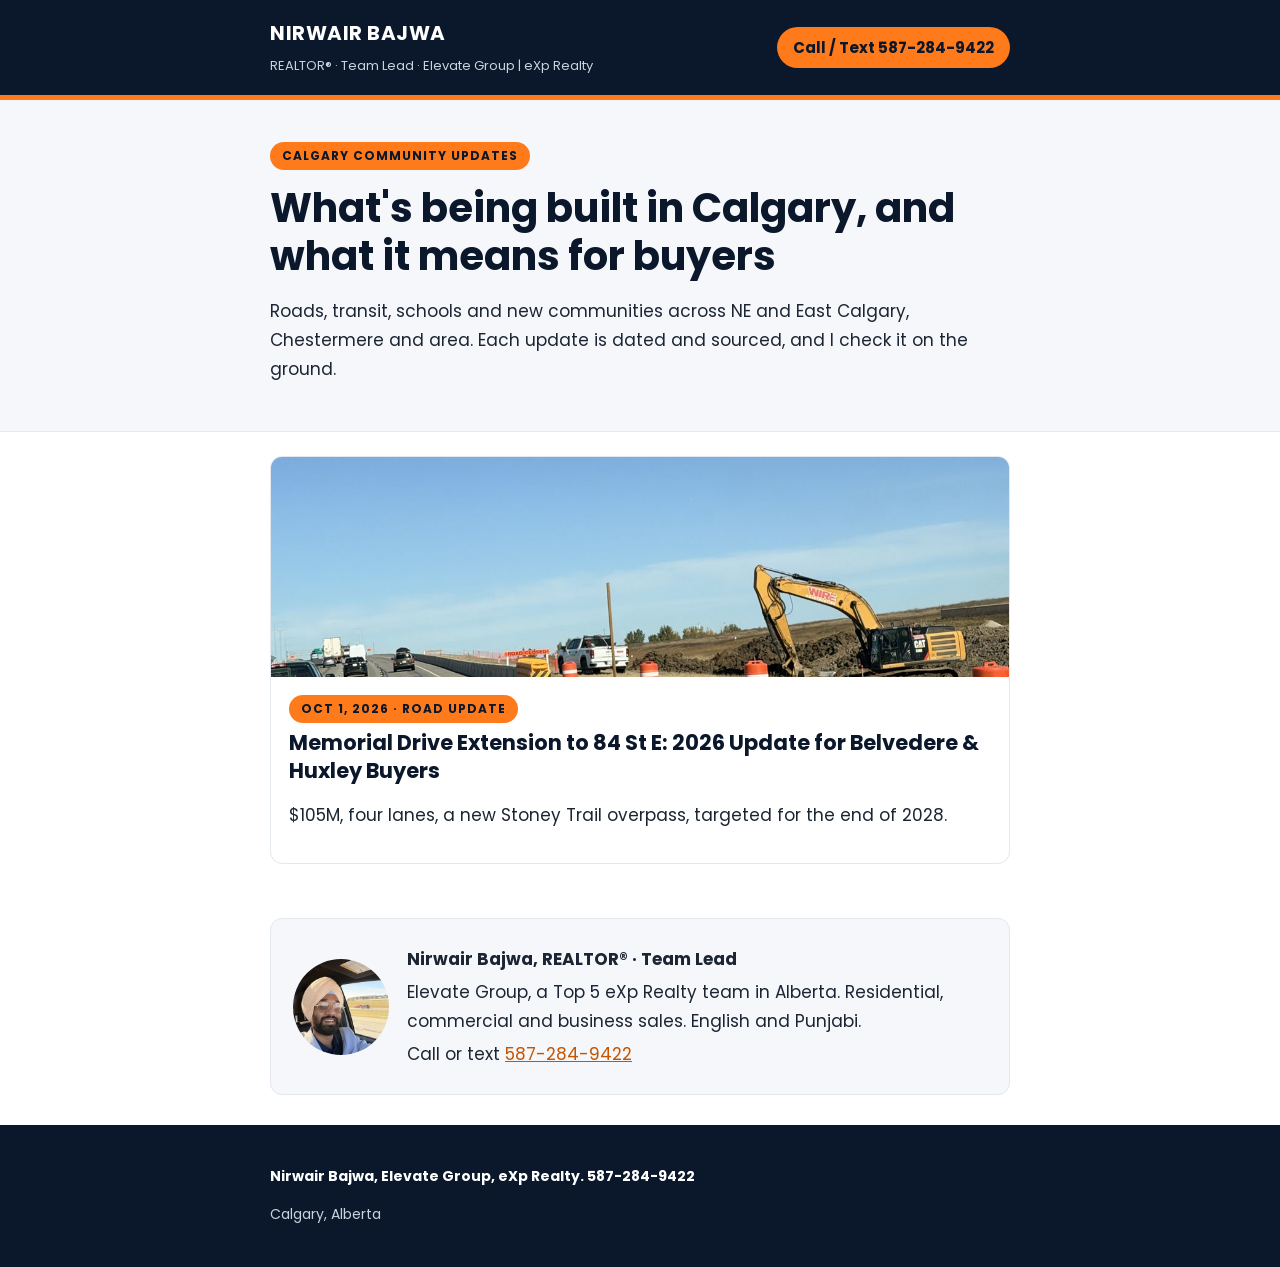
==== index.html @ ebdf1648 "Launch site with Memorial Drive extension article Co-Authored-By: Claude Opus 5.5 <noreply@anthropic" ====
<!doctype html>
<html lang="en">
<head>
<meta charset="utf-8">
<meta name="viewport" content="width=device-width, initial-scale=1">
<title>Nirwair Bajwa | Calgary Community &amp; Real Estate Updates | Elevate Group, eXp Realty</title>
<meta name="description" content="Dated, sourced updates on Calgary communities, roads and new developments, with a focus on NE and East Calgary, Chestermere and area. By Nirwair Bajwa, REALTOR®, Elevate Group | eXp Realty.">
<link rel="canonical" href="https://nirwairbajwa.github.io/">
<link rel="preconnect" href="https://fonts.googleapis.com"><link rel="stylesheet" href="https://fonts.googleapis.com/css2?family=Poppins:wght@400;500;700&display=swap">
<link rel="stylesheet" href="style.css">
<script type="application/ld+json">
{"@context":"https://schema.org","@type":"RealEstateAgent","name":"Nirwair Bajwa – Elevate Group | eXp Realty","telephone":"+1-587-284-9422","url":"https://nirwairbajwa.github.io/","image":"https://nirwairbajwa.github.io/img/nirwair-bajwa.jpg","areaServed":["Calgary","Chestermere","Okotoks","Alberta"],"address":{"@type":"PostalAddress","addressLocality":"Calgary","addressRegion":"AB","addressCountry":"CA"}}
</script>
</head>
<body>
<header class="site"><div class="wrap">
<a class="brand" href="./"><b>NIRWAIR BAJWA</b><span>REALTOR® · Team Lead · Elevate Group | eXp Realty</span></a>
<a class="callbtn" href="tel:+15872849422">Call / Text 587-284-9422</a>
</div></header>
<section class="hero"><div class="wrap">
<span class="tag">Calgary community updates</span>
<h1>What's being built in Calgary, and what it means for buyers</h1>
<p>Roads, transit, schools and new communities across NE and East Calgary, Chestermere and area. Each update is dated and sourced, and I check it on the ground.</p>
</div></section>
<div class="wrap">
<div class="cards">
<a class="card" href="memorial-drive-extension-2026/">
<img src="img/memorial-drive-construction-cones.jpg" alt="Memorial Drive extension construction, East Calgary">
<div><span class="tag">Oct 1, 2026 · Road update</span>
<h2>Memorial Drive Extension to 84 St E: 2026 Update for Belvedere &amp; Huxley Buyers</h2>
<p>$105M, four lanes, a new Stoney Trail overpass, targeted for the end of 2028.</p></div></a>
</div>
<div class="cta">
<img src="img/nirwair-bajwa.jpg" alt="Nirwair Bajwa, REALTOR®">
<div><p><b>Nirwair Bajwa, REALTOR® · Team Lead</b></p>
<p>Elevate Group, a Top 5 eXp Realty team in Alberta. Residential, commercial and business sales. English and Punjabi.</p>
<p>Call or text <a href="tel:+15872849422">587-284-9422</a></p></div></div>
</div>
<footer><div class="wrap"><p><b>Nirwair Bajwa, Elevate Group, eXp Realty. 587-284-9422</b></p><p>Calgary, Alberta</p></div></footer>
</body>
</html>
---- style.css ----
:root{--navy:#0b182b;--orange:#ff7a1a;--ink:#1c2533;--muted:#5b6676;--line:#e3e7ee;--bg:#fff;--soft:#f5f7fa}
*{box-sizing:border-box}
body{margin:0;font-family:"Poppins",system-ui,-apple-system,"Segoe UI",sans-serif;color:var(--ink);background:var(--bg);line-height:1.7;font-size:17px}
a{color:#c75500}
header.site{background:var(--navy);color:#fff;border-bottom:5px solid var(--orange)}
header.site .wrap{display:flex;justify-content:space-between;align-items:center;gap:12px;flex-wrap:wrap;padding:16px 20px}
header.site a{color:#fff;text-decoration:none}
.brand b{display:block;font-size:20px;letter-spacing:.5px}
.brand span{font-size:13px;color:#c9d3e0}
.callbtn{background:var(--orange);color:var(--navy)!important;font-weight:700;padding:8px 16px;border-radius:999px;font-size:15px}
.wrap{max-width:780px;margin:0 auto;padding:0 20px}
.hero{background:var(--soft);border-bottom:1px solid var(--line);padding:40px 0 30px}
.tag{display:inline-block;background:var(--orange);color:var(--navy);font-weight:700;font-size:12px;letter-spacing:1px;padding:4px 12px;border-radius:999px;text-transform:uppercase}
h1{font-size:clamp(28px,5vw,40px);line-height:1.2;margin:14px 0 10px;color:var(--navy)}
h2{font-size:24px;color:var(--navy);margin:36px 0 8px;line-height:1.3}
h3{font-size:19px;color:var(--navy);margin:22px 0 4px}
.meta{color:var(--muted);font-size:14px}
article{padding:10px 0 30px}
figure{margin:24px 0}
figure img{width:100%;border-radius:10px;display:block}
figcaption{font-size:13px;color:var(--muted);margin-top:6px}
.keybox{background:var(--navy);color:#fff;border-radius:12px;padding:20px 24px;margin:24px 0}
.keybox h2{color:#fff;margin-top:0;font-size:20px}
.keybox li{margin:4px 0}
table{width:100%;border-collapse:collapse;font-size:15px;margin:12px 0}
th,td{text-align:left;padding:10px;border-bottom:1px solid var(--line);vertical-align:top}
th{background:var(--soft);color:var(--navy)}
.status{font-weight:700;white-space:nowrap}
.done{color:#1f7a3a}.now{color:#c75500}.tbd{color:var(--muted)}
.faq h3{margin-top:18px}
.cta{background:var(--soft);border:1px solid var(--line);border-radius:12px;padding:22px;display:flex;gap:18px;align-items:center;margin:30px 0}
.cta img{width:96px;height:96px;object-fit:cover;border-radius:50%;flex-shrink:0}
.cta p{margin:4px 0}
.sources{font-size:14px;color:var(--muted)}
.cards{display:grid;gap:18px;padding:24px 0}
.card{border:1px solid var(--line);border-radius:12px;overflow:hidden;text-decoration:none;color:inherit;display:block}
.card img{width:100%;height:220px;object-fit:cover;display:block}
.card div{padding:16px 18px}
.card h2{margin:6px 0;font-size:21px}
footer{background:var(--navy);color:#c9d3e0;font-size:14px;padding:26px 0;margin-top:30px}
footer b{color:#fff}
@media (max-width:560px){.cta{flex-direction:column;text-align:center}}
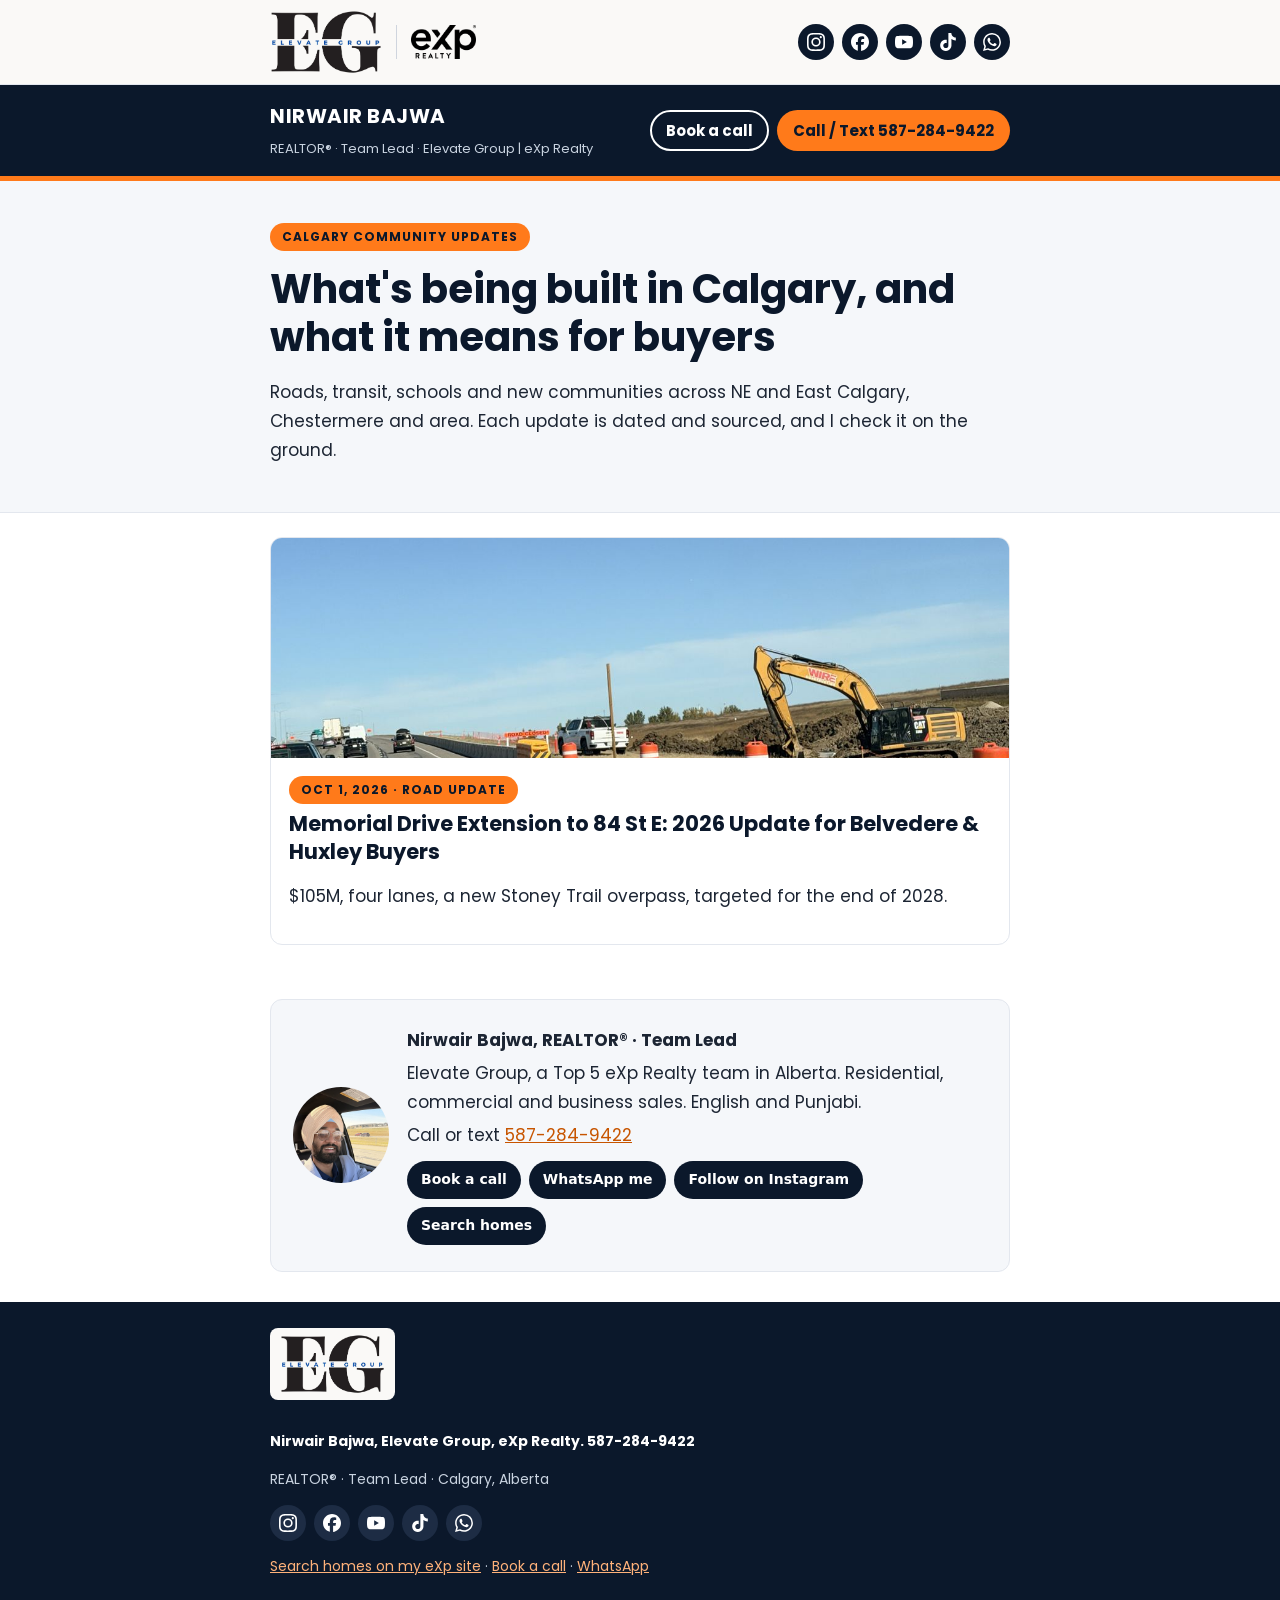
==== commit 4d4dbdb7: "Add Elevate Group and eXp logos, social links, booking and WhatsApp buttons Co-Authored-By: Claude O" ====
--- a/index.html
+++ b/index.html
@@ -5,18 +5,25 @@
 <meta name="viewport" content="width=device-width, initial-scale=1">
 <title>Nirwair Bajwa | Calgary Community &amp; Real Estate Updates | Elevate Group, eXp Realty</title>
 <meta name="description" content="Dated, sourced updates on Calgary communities, roads and new developments, with a focus on NE and East Calgary, Chestermere and area. By Nirwair Bajwa, REALTOR®, Elevate Group | eXp Realty.">
+<meta name="google-site-verification" content="Q7Vlf9vlXpYXndp8yN5lnVVH-4Iil-XeUpgGSaEfF3w" />
 <link rel="canonical" href="https://nirwairbajwa.github.io/">
 <link rel="preconnect" href="https://fonts.googleapis.com"><link rel="stylesheet" href="https://fonts.googleapis.com/css2?family=Poppins:wght@400;500;700&display=swap">
 <link rel="stylesheet" href="style.css">
 <script type="application/ld+json">
-{"@context":"https://schema.org","@type":"RealEstateAgent","name":"Nirwair Bajwa – Elevate Group | eXp Realty","telephone":"+1-587-284-9422","url":"https://nirwairbajwa.github.io/","image":"https://nirwairbajwa.github.io/img/nirwair-bajwa.jpg","areaServed":["Calgary","Chestermere","Okotoks","Alberta"],"address":{"@type":"PostalAddress","addressLocality":"Calgary","addressRegion":"AB","addressCountry":"CA"}}
+{"@context":"https://schema.org","@type":"RealEstateAgent","name":"Nirwair Bajwa – Elevate Group | eXp Realty","telephone":"+1-587-284-9422","sameAs":["https://www.instagram.com/nirwairbajwa/","https://www.facebook.com/nirwairbajwa","https://www.youtube.com/@nirwairbajwa","https://www.tiktok.com/@nirwairbajwa","https://nirwairsinghbajwa.exprealty.com/"],"url":"https://nirwairbajwa.github.io/","image":"https://nirwairbajwa.github.io/img/nirwair-bajwa.jpg","areaServed":["Calgary","Chestermere","Okotoks","Alberta"],"address":{"@type":"PostalAddress","addressLocality":"Calgary","addressRegion":"AB","addressCountry":"CA"}}
 </script>
 </head>
 <body>
-<header class="site"><div class="wrap">
-<a class="brand" href="./"><b>NIRWAIR BAJWA</b><span>REALTOR® · Team Lead · Elevate Group | eXp Realty</span></a>
-<a class="callbtn" href="tel:+15872849422">Call / Text 587-284-9422</a>
-</div></header>
+<header class="site">
+<div class="topbar"><div class="wrap">
+<a class="logos" href=""><img src="img/elevate-group-logo.png" alt="Elevate Group" class="eg"><span class="sep"></span><img src="img/exp-realty-logo.png" alt="eXp Realty" class="exp"></a>
+<nav class="social" aria-label="Social media"><a href="https://www.instagram.com/nirwairbajwa/" target="_blank" rel="noopener" aria-label="Instagram" title="Instagram"><svg viewBox="0 0 24 24" aria-hidden="true"><path d="M7.0301.084c-1.2768.0602-2.1487.264-2.911.5634-.7888.3075-1.4575.72-2.1228 1.3877-.6652.6677-1.075 1.3368-1.3802 2.127-.2954.7638-.4956 1.6365-.552 2.914-.0564 1.2775-.0689 1.6882-.0626 4.947.0062 3.2586.0206 3.6671.0825 4.9473.061 1.2765.264 2.1482.5635 2.9107.308.7889.72 1.4573 1.388 2.1228.6679.6655 1.3365 1.0743 2.1285 1.38.7632.295 1.6361.4961 2.9134.552 1.2773.056 1.6884.069 4.9462.0627 3.2578-.0062 3.668-.0207 4.9478-.0814 1.28-.0607 2.147-.2652 2.9098-.5633.7889-.3086 1.4578-.72 2.1228-1.3881.665-.6682 1.0745-1.3378 1.3795-2.1284.2957-.7632.4966-1.636.552-2.9124.056-1.2809.0692-1.6898.063-4.948-.0063-3.2583-.021-3.6668-.0817-4.9465-.0607-1.2797-.264-2.1487-.5633-2.9117-.3084-.7889-.72-1.4568-1.3876-2.1228C21.2982 1.33 20.628.9208 19.8378.6165 19.074.321 18.2017.1197 16.9244.0645 15.6471.0093 15.236-.005 11.977.0014 8.718.0076 8.31.0215 7.0301.0839m.1402 21.6932c-1.17-.0509-1.8053-.2453-2.2287-.408-.5606-.216-.96-.4771-1.3819-.895-.422-.4178-.6811-.8186-.9-1.378-.1644-.4234-.3624-1.058-.4171-2.228-.0595-1.2645-.072-1.6442-.079-4.848-.007-3.2037.0053-3.583.0607-4.848.05-1.169.2456-1.805.408-2.2282.216-.5613.4762-.96.895-1.3816.4188-.4217.8184-.6814 1.3783-.9003.423-.1651 1.0575-.3614 2.227-.4171 1.2655-.06 1.6447-.072 4.848-.079 3.2033-.007 3.5835.005 4.8495.0608 1.169.0508 1.8053.2445 2.228.408.5608.216.96.4754 1.3816.895.4217.4194.6816.8176.9005 1.3787.1653.4217.3617 1.056.4169 2.2263.0602 1.2655.0739 1.645.0796 4.848.0058 3.203-.0055 3.5834-.061 4.848-.051 1.17-.245 1.8055-.408 2.2294-.216.5604-.4763.96-.8954 1.3814-.419.4215-.8181.6811-1.3783.9-.4224.1649-1.0577.3617-2.2262.4174-1.2656.0595-1.6448.072-4.8493.079-3.2045.007-3.5825-.006-4.848-.0608M16.953 5.5864A1.44 1.44 0 1 0 18.39 4.144a1.44 1.44 0 0 0-1.437 1.4424M5.8385 12.012c.0067 3.4032 2.7706 6.1557 6.173 6.1493 3.4026-.0065 6.157-2.7701 6.1506-6.1733-.0065-3.4032-2.771-6.1565-6.174-6.1498-3.403.0067-6.156 2.771-6.1496 6.1738M8 12.0077a4 4 0 1 1 4.008 3.9921A3.9996 3.9996 0 0 1 8 12.0077"/></svg></a><a href="https://www.facebook.com/nirwairbajwa" target="_blank" rel="noopener" aria-label="Facebook" title="Facebook"><svg viewBox="0 0 24 24" aria-hidden="true"><path d="M9.101 23.691v-7.98H6.627v-3.667h2.474v-1.58c0-4.085 1.848-5.978 5.858-5.978.401 0 .955.042 1.468.103a8.68 8.68 0 0 1 1.141.195v3.325a8.623 8.623 0 0 0-.653-.036 26.805 26.805 0 0 0-.733-.009c-.707 0-1.259.096-1.675.309a1.686 1.686 0 0 0-.679.622c-.258.42-.374.995-.374 1.752v1.297h3.919l-.386 2.103-.287 1.564h-3.246v8.245C19.396 23.238 24 18.179 24 12.044c0-6.627-5.373-12-12-12s-12 5.373-12 12c0 5.628 3.874 10.35 9.101 11.647Z"/></svg></a><a href="https://www.youtube.com/@nirwairbajwa" target="_blank" rel="noopener" aria-label="YouTube" title="YouTube"><svg viewBox="0 0 24 24" aria-hidden="true"><path d="M23.498 6.186a3.016 3.016 0 0 0-2.122-2.136C19.505 3.545 12 3.545 12 3.545s-7.505 0-9.377.505A3.017 3.017 0 0 0 .502 6.186C0 8.07 0 12 0 12s0 3.93.502 5.814a3.016 3.016 0 0 0 2.122 2.136c1.871.505 9.376.505 9.376.505s7.505 0 9.377-.505a3.015 3.015 0 0 0 2.122-2.136C24 15.93 24 12 24 12s0-3.93-.502-5.814zM9.545 15.568V8.432L15.818 12l-6.273 3.568z"/></svg></a><a href="https://www.tiktok.com/@nirwairbajwa" target="_blank" rel="noopener" aria-label="TikTok" title="TikTok"><svg viewBox="0 0 24 24" aria-hidden="true"><path d="M12.525.02c1.31-.02 2.61-.01 3.91-.02.08 1.53.63 3.09 1.75 4.17 1.12 1.11 2.7 1.62 4.24 1.79v4.03c-1.44-.05-2.89-.35-4.2-.97-.57-.26-1.1-.59-1.62-.93-.01 2.92.01 5.84-.02 8.75-.08 1.4-.54 2.79-1.35 3.94-1.31 1.92-3.58 3.17-5.91 3.21-1.43.08-2.86-.31-4.08-1.03-2.02-1.19-3.44-3.37-3.65-5.71-.02-.5-.03-1-.01-1.49.18-1.9 1.12-3.72 2.58-4.96 1.66-1.44 3.98-2.13 6.15-1.72.02 1.48-.04 2.96-.04 4.44-.99-.32-2.15-.23-3.02.37-.63.41-1.11 1.04-1.36 1.75-.21.51-.15 1.07-.14 1.61.24 1.64 1.82 3.02 3.5 2.87 1.12-.01 2.19-.66 2.77-1.61.19-.33.4-.67.41-1.06.1-1.79.06-3.57.07-5.36.01-4.03-.01-8.05.02-12.07z"/></svg></a><a href="https://wa.me/15872849422" target="_blank" rel="noopener" aria-label="WhatsApp" title="WhatsApp"><svg viewBox="0 0 24 24" aria-hidden="true"><path d="M17.472 14.382c-.297-.149-1.758-.867-2.03-.967-.273-.099-.471-.148-.67.15-.197.297-.767.966-.94 1.164-.173.199-.347.223-.644.075-.297-.15-1.255-.463-2.39-1.475-.883-.788-1.48-1.761-1.653-2.059-.173-.297-.018-.458.13-.606.134-.133.298-.347.446-.52.149-.174.198-.298.298-.497.099-.198.05-.371-.025-.52-.075-.149-.669-1.612-.916-2.207-.242-.579-.487-.5-.669-.51-.173-.008-.371-.01-.57-.01-.198 0-.52.074-.792.372-.272.297-1.04 1.016-1.04 2.479 0 1.462 1.065 2.875 1.213 3.074.149.198 2.096 3.2 5.077 4.487.709.306 1.262.489 1.694.625.712.227 1.36.195 1.871.118.571-.085 1.758-.719 2.006-1.413.248-.694.248-1.289.173-1.413-.074-.124-.272-.198-.57-.347m-5.421 7.403h-.004a9.87 9.87 0 01-5.031-1.378l-.361-.214-3.741.982.998-3.648-.235-.374a9.86 9.86 0 01-1.51-5.26c.001-5.45 4.436-9.884 9.888-9.884 2.64 0 5.122 1.03 6.988 2.898a9.825 9.825 0 012.893 6.994c-.003 5.45-4.437 9.884-9.885 9.884m8.413-18.297A11.815 11.815 0 0012.05 0C5.495 0 .16 5.335.157 11.892c0 2.096.547 4.142 1.588 5.945L.057 24l6.305-1.654a11.882 11.882 0 005.683 1.448h.005c6.554 0 11.89-5.335 11.893-11.893a11.821 11.821 0 00-3.48-8.413Z"/></svg></a></nav>
+</div></div>
+<div class="navbar"><div class="wrap">
+<a class="brand" href=""><b>NIRWAIR BAJWA</b><span>REALTOR® · Team Lead · Elevate Group | eXp Realty</span></a>
+<div class="actions"><a class="ghostbtn" href="https://calendly.com/nirwairbajwa" target="_blank" rel="noopener">Book a call</a><a class="callbtn" href="tel:+15872849422">Call / Text 587-284-9422</a></div>
+</div></div>
+</header>
 <section class="hero"><div class="wrap">
 <span class="tag">Calgary community updates</span>
 <h1>What's being built in Calgary, and what it means for buyers</h1>
@@ -34,8 +41,14 @@
 <img src="img/nirwair-bajwa.jpg" alt="Nirwair Bajwa, REALTOR®">
 <div><p><b>Nirwair Bajwa, REALTOR® · Team Lead</b></p>
 <p>Elevate Group, a Top 5 eXp Realty team in Alberta. Residential, commercial and business sales. English and Punjabi.</p>
-<p>Call or text <a href="tel:+15872849422">587-284-9422</a></p></div></div>
+<p>Call or text <a href="tel:+15872849422">587-284-9422</a></p><p class="followrow"><a class="pill" href="https://calendly.com/nirwairbajwa" target="_blank" rel="noopener">Book a call</a><a class="pill" href="https://wa.me/15872849422" target="_blank" rel="noopener">WhatsApp me</a><a class="pill" href="https://www.instagram.com/nirwairbajwa/" target="_blank" rel="noopener">Follow on Instagram</a><a class="pill" href="https://nirwairsinghbajwa.exprealty.com/" target="_blank" rel="noopener">Search homes</a></p></div></div>
 </div>
-<footer><div class="wrap"><p><b>Nirwair Bajwa, Elevate Group, eXp Realty. 587-284-9422</b></p><p>Calgary, Alberta</p></div></footer>
+<footer><div class="wrap">
+<img src="img/elevate-group-logo.png" alt="Elevate Group" class="footlogo">
+<p><b>Nirwair Bajwa, Elevate Group, eXp Realty. 587-284-9422</b></p>
+<p>REALTOR® · Team Lead · Calgary, Alberta</p>
+<nav class="social foot" aria-label="Social media"><a href="https://www.instagram.com/nirwairbajwa/" target="_blank" rel="noopener" aria-label="Instagram" title="Instagram"><svg viewBox="0 0 24 24" aria-hidden="true"><path d="M7.0301.084c-1.2768.0602-2.1487.264-2.911.5634-.7888.3075-1.4575.72-2.1228 1.3877-.6652.6677-1.075 1.3368-1.3802 2.127-.2954.7638-.4956 1.6365-.552 2.914-.0564 1.2775-.0689 1.6882-.0626 4.947.0062 3.2586.0206 3.6671.0825 4.9473.061 1.2765.264 2.1482.5635 2.9107.308.7889.72 1.4573 1.388 2.1228.6679.6655 1.3365 1.0743 2.1285 1.38.7632.295 1.6361.4961 2.9134.552 1.2773.056 1.6884.069 4.9462.0627 3.2578-.0062 3.668-.0207 4.9478-.0814 1.28-.0607 2.147-.2652 2.9098-.5633.7889-.3086 1.4578-.72 2.1228-1.3881.665-.6682 1.0745-1.3378 1.3795-2.1284.2957-.7632.4966-1.636.552-2.9124.056-1.2809.0692-1.6898.063-4.948-.0063-3.2583-.021-3.6668-.0817-4.9465-.0607-1.2797-.264-2.1487-.5633-2.9117-.3084-.7889-.72-1.4568-1.3876-2.1228C21.2982 1.33 20.628.9208 19.8378.6165 19.074.321 18.2017.1197 16.9244.0645 15.6471.0093 15.236-.005 11.977.0014 8.718.0076 8.31.0215 7.0301.0839m.1402 21.6932c-1.17-.0509-1.8053-.2453-2.2287-.408-.5606-.216-.96-.4771-1.3819-.895-.422-.4178-.6811-.8186-.9-1.378-.1644-.4234-.3624-1.058-.4171-2.228-.0595-1.2645-.072-1.6442-.079-4.848-.007-3.2037.0053-3.583.0607-4.848.05-1.169.2456-1.805.408-2.2282.216-.5613.4762-.96.895-1.3816.4188-.4217.8184-.6814 1.3783-.9003.423-.1651 1.0575-.3614 2.227-.4171 1.2655-.06 1.6447-.072 4.848-.079 3.2033-.007 3.5835.005 4.8495.0608 1.169.0508 1.8053.2445 2.228.408.5608.216.96.4754 1.3816.895.4217.4194.6816.8176.9005 1.3787.1653.4217.3617 1.056.4169 2.2263.0602 1.2655.0739 1.645.0796 4.848.0058 3.203-.0055 3.5834-.061 4.848-.051 1.17-.245 1.8055-.408 2.2294-.216.5604-.4763.96-.8954 1.3814-.419.4215-.8181.6811-1.3783.9-.4224.1649-1.0577.3617-2.2262.4174-1.2656.0595-1.6448.072-4.8493.079-3.2045.007-3.5825-.006-4.848-.0608M16.953 5.5864A1.44 1.44 0 1 0 18.39 4.144a1.44 1.44 0 0 0-1.437 1.4424M5.8385 12.012c.0067 3.4032 2.7706 6.1557 6.173 6.1493 3.4026-.0065 6.157-2.7701 6.1506-6.1733-.0065-3.4032-2.771-6.1565-6.174-6.1498-3.403.0067-6.156 2.771-6.1496 6.1738M8 12.0077a4 4 0 1 1 4.008 3.9921A3.9996 3.9996 0 0 1 8 12.0077"/></svg></a><a href="https://www.facebook.com/nirwairbajwa" target="_blank" rel="noopener" aria-label="Facebook" title="Facebook"><svg viewBox="0 0 24 24" aria-hidden="true"><path d="M9.101 23.691v-7.98H6.627v-3.667h2.474v-1.58c0-4.085 1.848-5.978 5.858-5.978.401 0 .955.042 1.468.103a8.68 8.68 0 0 1 1.141.195v3.325a8.623 8.623 0 0 0-.653-.036 26.805 26.805 0 0 0-.733-.009c-.707 0-1.259.096-1.675.309a1.686 1.686 0 0 0-.679.622c-.258.42-.374.995-.374 1.752v1.297h3.919l-.386 2.103-.287 1.564h-3.246v8.245C19.396 23.238 24 18.179 24 12.044c0-6.627-5.373-12-12-12s-12 5.373-12 12c0 5.628 3.874 10.35 9.101 11.647Z"/></svg></a><a href="https://www.youtube.com/@nirwairbajwa" target="_blank" rel="noopener" aria-label="YouTube" title="YouTube"><svg viewBox="0 0 24 24" aria-hidden="true"><path d="M23.498 6.186a3.016 3.016 0 0 0-2.122-2.136C19.505 3.545 12 3.545 12 3.545s-7.505 0-9.377.505A3.017 3.017 0 0 0 .502 6.186C0 8.07 0 12 0 12s0 3.93.502 5.814a3.016 3.016 0 0 0 2.122 2.136c1.871.505 9.376.505 9.376.505s7.505 0 9.377-.505a3.015 3.015 0 0 0 2.122-2.136C24 15.93 24 12 24 12s0-3.93-.502-5.814zM9.545 15.568V8.432L15.818 12l-6.273 3.568z"/></svg></a><a href="https://www.tiktok.com/@nirwairbajwa" target="_blank" rel="noopener" aria-label="TikTok" title="TikTok"><svg viewBox="0 0 24 24" aria-hidden="true"><path d="M12.525.02c1.31-.02 2.61-.01 3.91-.02.08 1.53.63 3.09 1.75 4.17 1.12 1.11 2.7 1.62 4.24 1.79v4.03c-1.44-.05-2.89-.35-4.2-.97-.57-.26-1.1-.59-1.62-.93-.01 2.92.01 5.84-.02 8.75-.08 1.4-.54 2.79-1.35 3.94-1.31 1.92-3.58 3.17-5.91 3.21-1.43.08-2.86-.31-4.08-1.03-2.02-1.19-3.44-3.37-3.65-5.71-.02-.5-.03-1-.01-1.49.18-1.9 1.12-3.72 2.58-4.96 1.66-1.44 3.98-2.13 6.15-1.72.02 1.48-.04 2.96-.04 4.44-.99-.32-2.15-.23-3.02.37-.63.41-1.11 1.04-1.36 1.75-.21.51-.15 1.07-.14 1.61.24 1.64 1.82 3.02 3.5 2.87 1.12-.01 2.19-.66 2.77-1.61.19-.33.4-.67.41-1.06.1-1.79.06-3.57.07-5.36.01-4.03-.01-8.05.02-12.07z"/></svg></a><a href="https://wa.me/15872849422" target="_blank" rel="noopener" aria-label="WhatsApp" title="WhatsApp"><svg viewBox="0 0 24 24" aria-hidden="true"><path d="M17.472 14.382c-.297-.149-1.758-.867-2.03-.967-.273-.099-.471-.148-.67.15-.197.297-.767.966-.94 1.164-.173.199-.347.223-.644.075-.297-.15-1.255-.463-2.39-1.475-.883-.788-1.48-1.761-1.653-2.059-.173-.297-.018-.458.13-.606.134-.133.298-.347.446-.52.149-.174.198-.298.298-.497.099-.198.05-.371-.025-.52-.075-.149-.669-1.612-.916-2.207-.242-.579-.487-.5-.669-.51-.173-.008-.371-.01-.57-.01-.198 0-.52.074-.792.372-.272.297-1.04 1.016-1.04 2.479 0 1.462 1.065 2.875 1.213 3.074.149.198 2.096 3.2 5.077 4.487.709.306 1.262.489 1.694.625.712.227 1.36.195 1.871.118.571-.085 1.758-.719 2.006-1.413.248-.694.248-1.289.173-1.413-.074-.124-.272-.198-.57-.347m-5.421 7.403h-.004a9.87 9.87 0 01-5.031-1.378l-.361-.214-3.741.982.998-3.648-.235-.374a9.86 9.86 0 01-1.51-5.26c.001-5.45 4.436-9.884 9.888-9.884 2.64 0 5.122 1.03 6.988 2.898a9.825 9.825 0 012.893 6.994c-.003 5.45-4.437 9.884-9.885 9.884m8.413-18.297A11.815 11.815 0 0012.05 0C5.495 0 .16 5.335.157 11.892c0 2.096.547 4.142 1.588 5.945L.057 24l6.305-1.654a11.882 11.882 0 005.683 1.448h.005c6.554 0 11.89-5.335 11.893-11.893a11.821 11.821 0 00-3.48-8.413Z"/></svg></a></nav>
+<p class="footlinks"><a href="https://nirwairsinghbajwa.exprealty.com/" target="_blank" rel="noopener">Search homes on my eXp site</a> · <a href="https://calendly.com/nirwairbajwa" target="_blank" rel="noopener">Book a call</a> · <a href="https://wa.me/15872849422" target="_blank" rel="noopener">WhatsApp</a></p>
+</div></footer>
 </body>
 </html>
--- a/style.css
+++ b/style.css
@@ -2,13 +2,36 @@
 *{box-sizing:border-box}
 body{margin:0;font-family:"Poppins",system-ui,-apple-system,"Segoe UI",sans-serif;color:var(--ink);background:var(--bg);line-height:1.7;font-size:17px}
 a{color:#c75500}
-header.site{background:var(--navy);color:#fff;border-bottom:5px solid var(--orange)}
-header.site .wrap{display:flex;justify-content:space-between;align-items:center;gap:12px;flex-wrap:wrap;padding:16px 20px}
-header.site a{color:#fff;text-decoration:none}
+header.site{color:#fff}
+.topbar{background:#faf9f7;border-bottom:1px solid var(--line)}
+.topbar .wrap,.navbar .wrap{display:flex;justify-content:space-between;align-items:center;gap:12px;flex-wrap:wrap}
+.topbar .wrap{padding:10px 20px}
+.logos{display:flex;align-items:center;gap:14px}
+.logos .eg{height:64px;width:auto}
+.logos .exp{height:34px;width:auto}
+.logos .sep{width:1px;height:34px;background:#cfd5de}
+.social{display:flex;gap:8px}
+.social a{width:36px;height:36px;border-radius:50%;background:var(--navy);display:grid;place-items:center;transition:background .15s}
+.social a:hover{background:var(--orange)}
+.social svg{width:18px;height:18px;fill:#fff}
+.social.foot{margin:14px 0}
+.social.foot a{background:#1d2c44}
+.navbar{background:var(--navy);border-bottom:5px solid var(--orange)}
+.navbar .wrap{padding:14px 20px}
+header.site a.brand,header.site .navbar a{color:#fff;text-decoration:none}
 .brand b{display:block;font-size:20px;letter-spacing:.5px}
 .brand span{font-size:13px;color:#c9d3e0}
+.actions{display:flex;gap:8px;flex-wrap:wrap}
 .callbtn{background:var(--orange);color:var(--navy)!important;font-weight:700;padding:8px 16px;border-radius:999px;font-size:15px}
+.ghostbtn{border:2px solid #fff;font-weight:700;padding:6px 14px;border-radius:999px;font-size:15px}
+.followrow{display:flex;flex-wrap:wrap;gap:8px;margin-top:12px!important}
+.pill{background:var(--navy);color:#fff!important;text-decoration:none;font-size:14px;font-weight:600;padding:7px 14px;border-radius:999px}
+.pill:hover{background:var(--orange);color:var(--navy)!important}
+.footlogo{height:72px;width:auto;background:#faf9f7;padding:6px 10px;border-radius:8px;margin-bottom:8px}
+.footlinks a{color:#ffb27a}
 .wrap{max-width:780px;margin:0 auto;padding:0 20px}
+.topbar .wrap{padding:10px 20px}
+.navbar .wrap{padding:14px 20px}
 .hero{background:var(--soft);border-bottom:1px solid var(--line);padding:40px 0 30px}
 .tag{display:inline-block;background:var(--orange);color:var(--navy);font-weight:700;font-size:12px;letter-spacing:1px;padding:4px 12px;border-radius:999px;text-transform:uppercase}
 h1{font-size:clamp(28px,5vw,40px);line-height:1.2;margin:14px 0 10px;color:var(--navy)}
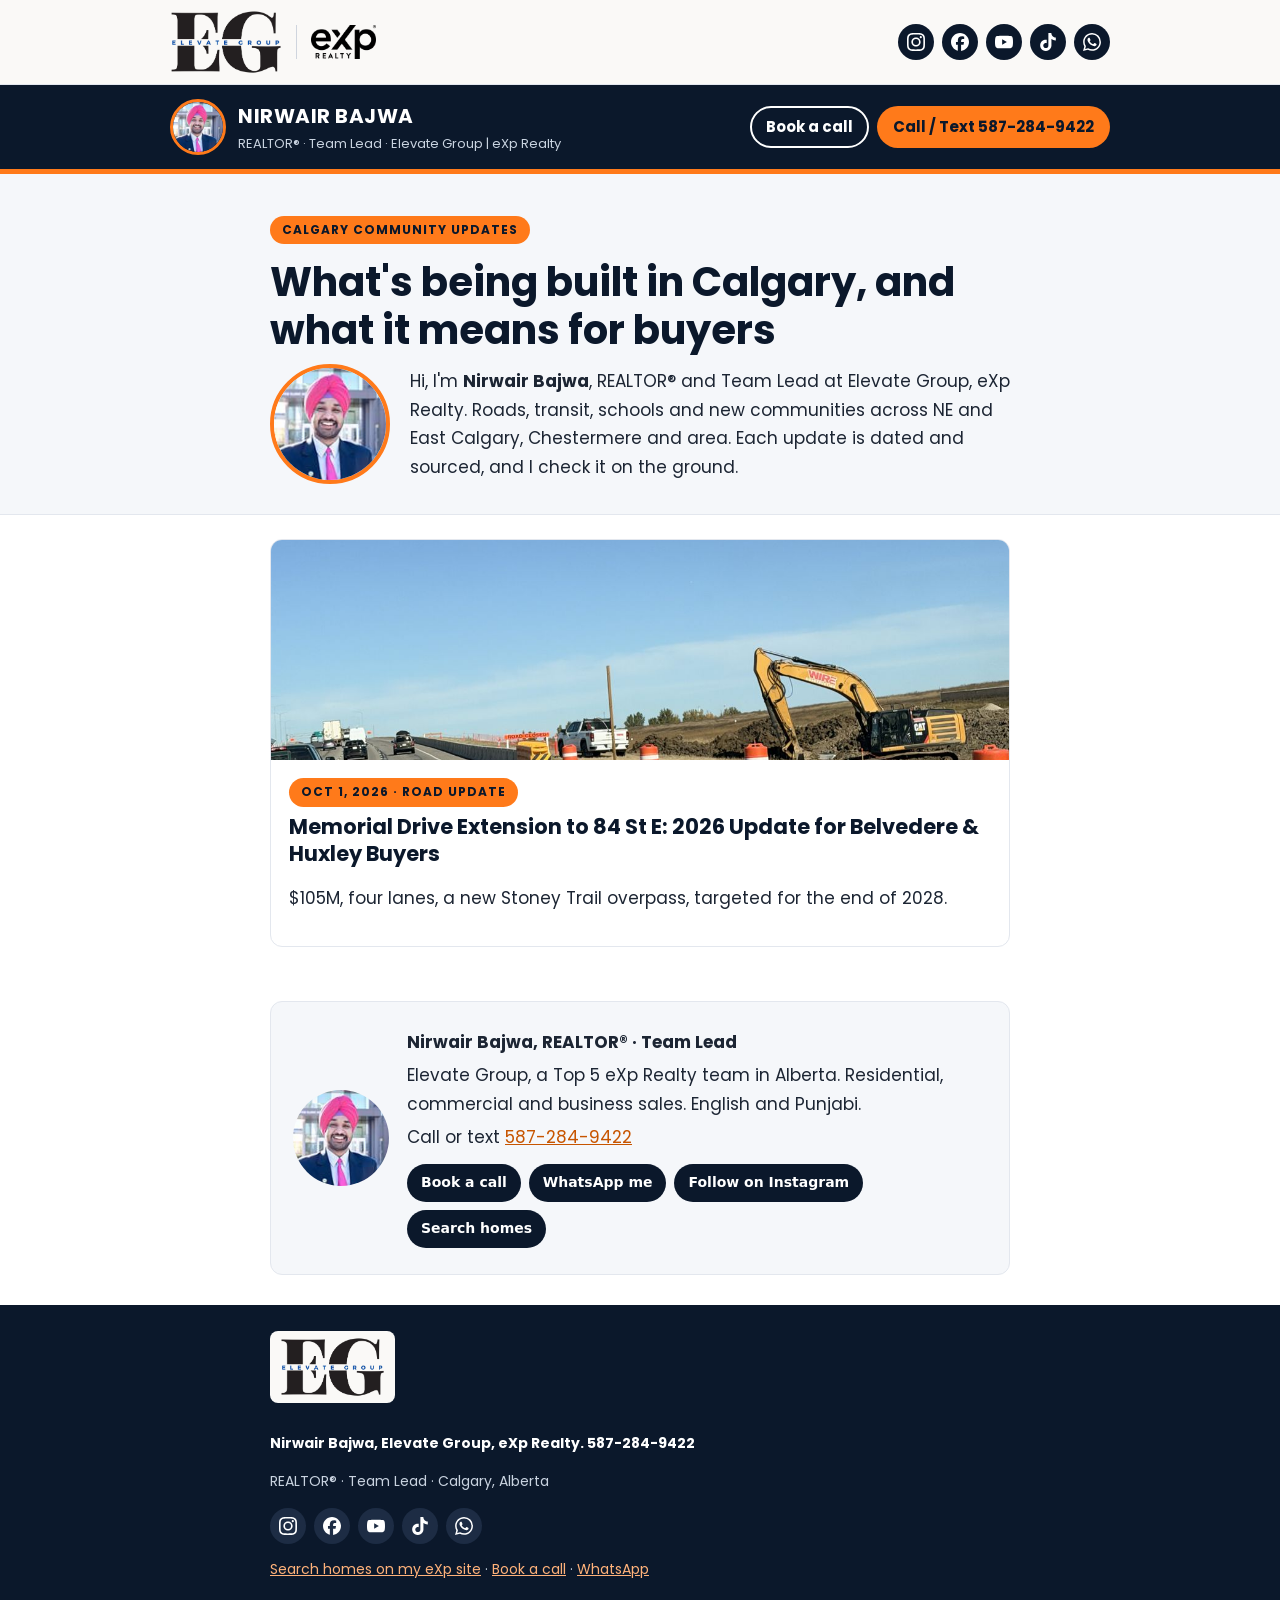
==== commit 1a3a90ab: "Add Nirwair's headshot to header, homepage intro, byline and contact box Co-Authored-By: Claude Opus" ====
--- a/index.html
+++ b/index.html
@@ -10,7 +10,7 @@
 <link rel="preconnect" href="https://fonts.googleapis.com"><link rel="stylesheet" href="https://fonts.googleapis.com/css2?family=Poppins:wght@400;500;700&display=swap">
 <link rel="stylesheet" href="style.css">
 <script type="application/ld+json">
-{"@context":"https://schema.org","@type":"RealEstateAgent","name":"Nirwair Bajwa – Elevate Group | eXp Realty","telephone":"+1-587-284-9422","sameAs":["https://www.instagram.com/nirwairbajwa/","https://www.facebook.com/nirwairbajwa","https://www.youtube.com/@nirwairbajwa","https://www.tiktok.com/@nirwairbajwa","https://nirwairsinghbajwa.exprealty.com/"],"url":"https://nirwairbajwa.github.io/","image":"https://nirwairbajwa.github.io/img/nirwair-bajwa.jpg","areaServed":["Calgary","Chestermere","Okotoks","Alberta"],"address":{"@type":"PostalAddress","addressLocality":"Calgary","addressRegion":"AB","addressCountry":"CA"}}
+{"@context":"https://schema.org","@type":"RealEstateAgent","name":"Nirwair Bajwa – Elevate Group | eXp Realty","telephone":"+1-587-284-9422","sameAs":["https://www.instagram.com/nirwairbajwa/","https://www.facebook.com/nirwairbajwa","https://www.youtube.com/@nirwairbajwa","https://www.tiktok.com/@nirwairbajwa","https://nirwairsinghbajwa.exprealty.com/"],"url":"https://nirwairbajwa.github.io/","image":"https://nirwairbajwa.github.io/img/nirwair-bajwa-headshot.jpg","areaServed":["Calgary","Chestermere","Okotoks","Alberta"],"address":{"@type":"PostalAddress","addressLocality":"Calgary","addressRegion":"AB","addressCountry":"CA"}}
 </script>
 </head>
 <body>
@@ -20,14 +20,14 @@
 <nav class="social" aria-label="Social media"><a href="https://www.instagram.com/nirwairbajwa/" target="_blank" rel="noopener" aria-label="Instagram" title="Instagram"><svg viewBox="0 0 24 24" aria-hidden="true"><path d="M7.0301.084c-1.2768.0602-2.1487.264-2.911.5634-.7888.3075-1.4575.72-2.1228 1.3877-.6652.6677-1.075 1.3368-1.3802 2.127-.2954.7638-.4956 1.6365-.552 2.914-.0564 1.2775-.0689 1.6882-.0626 4.947.0062 3.2586.0206 3.6671.0825 4.9473.061 1.2765.264 2.1482.5635 2.9107.308.7889.72 1.4573 1.388 2.1228.6679.6655 1.3365 1.0743 2.1285 1.38.7632.295 1.6361.4961 2.9134.552 1.2773.056 1.6884.069 4.9462.0627 3.2578-.0062 3.668-.0207 4.9478-.0814 1.28-.0607 2.147-.2652 2.9098-.5633.7889-.3086 1.4578-.72 2.1228-1.3881.665-.6682 1.0745-1.3378 1.3795-2.1284.2957-.7632.4966-1.636.552-2.9124.056-1.2809.0692-1.6898.063-4.948-.0063-3.2583-.021-3.6668-.0817-4.9465-.0607-1.2797-.264-2.1487-.5633-2.9117-.3084-.7889-.72-1.4568-1.3876-2.1228C21.2982 1.33 20.628.9208 19.8378.6165 19.074.321 18.2017.1197 16.9244.0645 15.6471.0093 15.236-.005 11.977.0014 8.718.0076 8.31.0215 7.0301.0839m.1402 21.6932c-1.17-.0509-1.8053-.2453-2.2287-.408-.5606-.216-.96-.4771-1.3819-.895-.422-.4178-.6811-.8186-.9-1.378-.1644-.4234-.3624-1.058-.4171-2.228-.0595-1.2645-.072-1.6442-.079-4.848-.007-3.2037.0053-3.583.0607-4.848.05-1.169.2456-1.805.408-2.2282.216-.5613.4762-.96.895-1.3816.4188-.4217.8184-.6814 1.3783-.9003.423-.1651 1.0575-.3614 2.227-.4171 1.2655-.06 1.6447-.072 4.848-.079 3.2033-.007 3.5835.005 4.8495.0608 1.169.0508 1.8053.2445 2.228.408.5608.216.96.4754 1.3816.895.4217.4194.6816.8176.9005 1.3787.1653.4217.3617 1.056.4169 2.2263.0602 1.2655.0739 1.645.0796 4.848.0058 3.203-.0055 3.5834-.061 4.848-.051 1.17-.245 1.8055-.408 2.2294-.216.5604-.4763.96-.8954 1.3814-.419.4215-.8181.6811-1.3783.9-.4224.1649-1.0577.3617-2.2262.4174-1.2656.0595-1.6448.072-4.8493.079-3.2045.007-3.5825-.006-4.848-.0608M16.953 5.5864A1.44 1.44 0 1 0 18.39 4.144a1.44 1.44 0 0 0-1.437 1.4424M5.8385 12.012c.0067 3.4032 2.7706 6.1557 6.173 6.1493 3.4026-.0065 6.157-2.7701 6.1506-6.1733-.0065-3.4032-2.771-6.1565-6.174-6.1498-3.403.0067-6.156 2.771-6.1496 6.1738M8 12.0077a4 4 0 1 1 4.008 3.9921A3.9996 3.9996 0 0 1 8 12.0077"/></svg></a><a href="https://www.facebook.com/nirwairbajwa" target="_blank" rel="noopener" aria-label="Facebook" title="Facebook"><svg viewBox="0 0 24 24" aria-hidden="true"><path d="M9.101 23.691v-7.98H6.627v-3.667h2.474v-1.58c0-4.085 1.848-5.978 5.858-5.978.401 0 .955.042 1.468.103a8.68 8.68 0 0 1 1.141.195v3.325a8.623 8.623 0 0 0-.653-.036 26.805 26.805 0 0 0-.733-.009c-.707 0-1.259.096-1.675.309a1.686 1.686 0 0 0-.679.622c-.258.42-.374.995-.374 1.752v1.297h3.919l-.386 2.103-.287 1.564h-3.246v8.245C19.396 23.238 24 18.179 24 12.044c0-6.627-5.373-12-12-12s-12 5.373-12 12c0 5.628 3.874 10.35 9.101 11.647Z"/></svg></a><a href="https://www.youtube.com/@nirwairbajwa" target="_blank" rel="noopener" aria-label="YouTube" title="YouTube"><svg viewBox="0 0 24 24" aria-hidden="true"><path d="M23.498 6.186a3.016 3.016 0 0 0-2.122-2.136C19.505 3.545 12 3.545 12 3.545s-7.505 0-9.377.505A3.017 3.017 0 0 0 .502 6.186C0 8.07 0 12 0 12s0 3.93.502 5.814a3.016 3.016 0 0 0 2.122 2.136c1.871.505 9.376.505 9.376.505s7.505 0 9.377-.505a3.015 3.015 0 0 0 2.122-2.136C24 15.93 24 12 24 12s0-3.93-.502-5.814zM9.545 15.568V8.432L15.818 12l-6.273 3.568z"/></svg></a><a href="https://www.tiktok.com/@nirwairbajwa" target="_blank" rel="noopener" aria-label="TikTok" title="TikTok"><svg viewBox="0 0 24 24" aria-hidden="true"><path d="M12.525.02c1.31-.02 2.61-.01 3.91-.02.08 1.53.63 3.09 1.75 4.17 1.12 1.11 2.7 1.62 4.24 1.79v4.03c-1.44-.05-2.89-.35-4.2-.97-.57-.26-1.1-.59-1.62-.93-.01 2.92.01 5.84-.02 8.75-.08 1.4-.54 2.79-1.35 3.94-1.31 1.92-3.58 3.17-5.91 3.21-1.43.08-2.86-.31-4.08-1.03-2.02-1.19-3.44-3.37-3.65-5.71-.02-.5-.03-1-.01-1.49.18-1.9 1.12-3.72 2.58-4.96 1.66-1.44 3.98-2.13 6.15-1.72.02 1.48-.04 2.96-.04 4.44-.99-.32-2.15-.23-3.02.37-.63.41-1.11 1.04-1.36 1.75-.21.51-.15 1.07-.14 1.61.24 1.64 1.82 3.02 3.5 2.87 1.12-.01 2.19-.66 2.77-1.61.19-.33.4-.67.41-1.06.1-1.79.06-3.57.07-5.36.01-4.03-.01-8.05.02-12.07z"/></svg></a><a href="https://wa.me/15872849422" target="_blank" rel="noopener" aria-label="WhatsApp" title="WhatsApp"><svg viewBox="0 0 24 24" aria-hidden="true"><path d="M17.472 14.382c-.297-.149-1.758-.867-2.03-.967-.273-.099-.471-.148-.67.15-.197.297-.767.966-.94 1.164-.173.199-.347.223-.644.075-.297-.15-1.255-.463-2.39-1.475-.883-.788-1.48-1.761-1.653-2.059-.173-.297-.018-.458.13-.606.134-.133.298-.347.446-.52.149-.174.198-.298.298-.497.099-.198.05-.371-.025-.52-.075-.149-.669-1.612-.916-2.207-.242-.579-.487-.5-.669-.51-.173-.008-.371-.01-.57-.01-.198 0-.52.074-.792.372-.272.297-1.04 1.016-1.04 2.479 0 1.462 1.065 2.875 1.213 3.074.149.198 2.096 3.2 5.077 4.487.709.306 1.262.489 1.694.625.712.227 1.36.195 1.871.118.571-.085 1.758-.719 2.006-1.413.248-.694.248-1.289.173-1.413-.074-.124-.272-.198-.57-.347m-5.421 7.403h-.004a9.87 9.87 0 01-5.031-1.378l-.361-.214-3.741.982.998-3.648-.235-.374a9.86 9.86 0 01-1.51-5.26c.001-5.45 4.436-9.884 9.888-9.884 2.64 0 5.122 1.03 6.988 2.898a9.825 9.825 0 012.893 6.994c-.003 5.45-4.437 9.884-9.885 9.884m8.413-18.297A11.815 11.815 0 0012.05 0C5.495 0 .16 5.335.157 11.892c0 2.096.547 4.142 1.588 5.945L.057 24l6.305-1.654a11.882 11.882 0 005.683 1.448h.005c6.554 0 11.89-5.335 11.893-11.893a11.821 11.821 0 00-3.48-8.413Z"/></svg></a></nav>
 </div></div>
 <div class="navbar"><div class="wrap">
-<a class="brand" href=""><b>NIRWAIR BAJWA</b><span>REALTOR® · Team Lead · Elevate Group | eXp Realty</span></a>
+<a class="brand" href=""><img src="img/nirwair-bajwa-headshot.jpg" alt="Nirwair Bajwa" class="avatar"><span class="bt"><b>NIRWAIR BAJWA</b><span>REALTOR® · Team Lead · Elevate Group | eXp Realty</span></span></a>
 <div class="actions"><a class="ghostbtn" href="https://calendly.com/nirwairbajwa" target="_blank" rel="noopener">Book a call</a><a class="callbtn" href="tel:+15872849422">Call / Text 587-284-9422</a></div>
 </div></div>
 </header>
 <section class="hero"><div class="wrap">
 <span class="tag">Calgary community updates</span>
 <h1>What's being built in Calgary, and what it means for buyers</h1>
-<p>Roads, transit, schools and new communities across NE and East Calgary, Chestermere and area. Each update is dated and sourced, and I check it on the ground.</p>
+<div class="intro"><img src="img/nirwair-bajwa-headshot.jpg" alt="Nirwair Bajwa, REALTOR®, Calgary"><p>Hi, I'm <b>Nirwair Bajwa</b>, REALTOR® and Team Lead at Elevate Group, eXp Realty. Roads, transit, schools and new communities across NE and East Calgary, Chestermere and area. Each update is dated and sourced, and I check it on the ground.</p></div>
 </div></section>
 <div class="wrap">
 <div class="cards">
@@ -38,7 +38,7 @@
 <p>$105M, four lanes, a new Stoney Trail overpass, targeted for the end of 2028.</p></div></a>
 </div>
 <div class="cta">
-<img src="img/nirwair-bajwa.jpg" alt="Nirwair Bajwa, REALTOR®">
+<img src="img/nirwair-bajwa-headshot.jpg" alt="Nirwair Bajwa, REALTOR®">
 <div><p><b>Nirwair Bajwa, REALTOR® · Team Lead</b></p>
 <p>Elevate Group, a Top 5 eXp Realty team in Alberta. Residential, commercial and business sales. English and Punjabi.</p>
 <p>Call or text <a href="tel:+15872849422">587-284-9422</a></p><p class="followrow"><a class="pill" href="https://calendly.com/nirwairbajwa" target="_blank" rel="noopener">Book a call</a><a class="pill" href="https://wa.me/15872849422" target="_blank" rel="noopener">WhatsApp me</a><a class="pill" href="https://www.instagram.com/nirwairbajwa/" target="_blank" rel="noopener">Follow on Instagram</a><a class="pill" href="https://nirwairsinghbajwa.exprealty.com/" target="_blank" rel="noopener">Search homes</a></p></div></div>
--- a/style.css
+++ b/style.css
@@ -63,3 +63,14 @@
 footer{background:var(--navy);color:#c9d3e0;font-size:14px;padding:26px 0;margin-top:30px}
 footer b{color:#fff}
 @media (max-width:560px){.cta{flex-direction:column;text-align:center}}
+.brand{display:flex;align-items:center;gap:12px}
+.brand .bt{display:block}
+.avatar{width:56px;height:56px;border-radius:50%;object-fit:cover;border:3px solid var(--orange);flex-shrink:0}
+.byline{display:flex;align-items:center;gap:10px}
+.byline img{width:40px;height:40px;border-radius:50%;object-fit:cover}
+.intro{display:flex;gap:20px;align-items:center}
+.intro img{width:120px;height:120px;border-radius:50%;object-fit:cover;border:4px solid var(--orange);flex-shrink:0}
+.intro p{margin:0}
+@media (max-width:560px){.intro{flex-direction:column;text-align:center}}
+.topbar .wrap,.navbar .wrap{max-width:980px}
+.brand b{color:#fff}
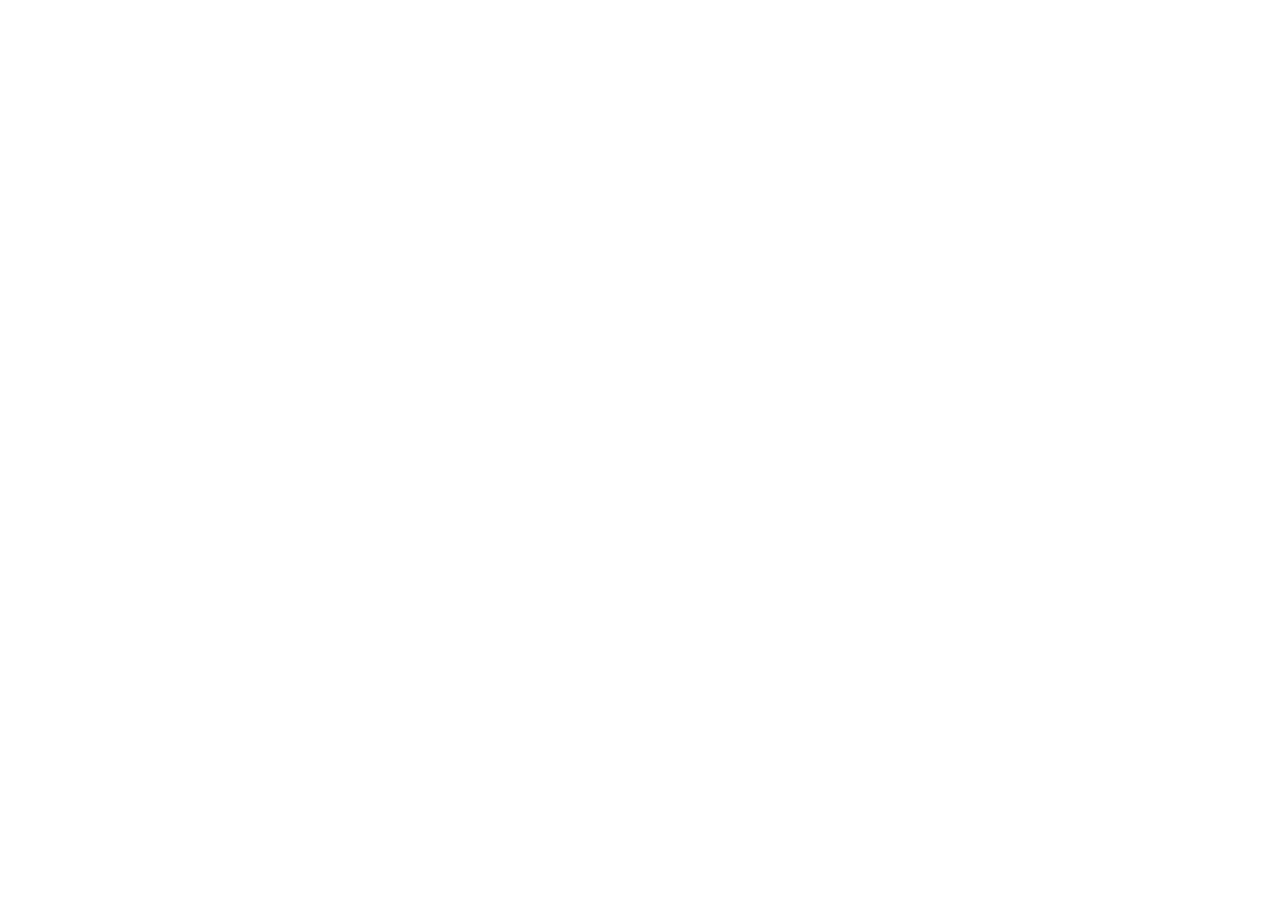
==== commit ebce9dc1: "Redirect articles to nirwairbajwa.ca/updates Co-Authored-By: Claude Opus 5.5 <noreply@anthropic.com>" ====
--- a/index.html
+++ b/index.html
@@ -3,52 +3,14 @@
 <head>
 <meta charset="utf-8">
 <meta name="viewport" content="width=device-width, initial-scale=1">
-<title>Nirwair Bajwa | Calgary Community &amp; Real Estate Updates | Elevate Group, eXp Realty</title>
-<meta name="description" content="Dated, sourced updates on Calgary communities, roads and new developments, with a focus on NE and East Calgary, Chestermere and area. By Nirwair Bajwa, REALTOR®, Elevate Group | eXp Realty.">
+<title>Community updates have moved | Nirwair Bajwa</title>
 <meta name="google-site-verification" content="Q7Vlf9vlXpYXndp8yN5lnVVH-4Iil-XeUpgGSaEfF3w" />
-<link rel="canonical" href="https://nirwairbajwa.github.io/">
-<link rel="preconnect" href="https://fonts.googleapis.com"><link rel="stylesheet" href="https://fonts.googleapis.com/css2?family=Poppins:wght@400;500;700&display=swap">
-<link rel="stylesheet" href="style.css">
-<script type="application/ld+json">
-{"@context":"https://schema.org","@type":"RealEstateAgent","name":"Nirwair Bajwa – Elevate Group | eXp Realty","telephone":"+1-587-284-9422","sameAs":["https://www.instagram.com/nirwairbajwa/","https://www.facebook.com/nirwairbajwa","https://www.youtube.com/@nirwairbajwa","https://www.tiktok.com/@nirwairbajwa","https://nirwairsinghbajwa.exprealty.com/"],"url":"https://nirwairbajwa.github.io/","image":"https://nirwairbajwa.github.io/img/nirwair-bajwa-headshot.jpg","areaServed":["Calgary","Chestermere","Okotoks","Alberta"],"address":{"@type":"PostalAddress","addressLocality":"Calgary","addressRegion":"AB","addressCountry":"CA"}}
-</script>
+<link rel="canonical" href="https://nirwairbajwa.ca/updates/">
+<meta name="robots" content="noindex, follow">
+<meta http-equiv="refresh" content="0; url=https://nirwairbajwa.ca/updates/">
+<script>location.replace("https://nirwairbajwa.ca/updates/");</script>
 </head>
-<body>
-<header class="site">
-<div class="topbar"><div class="wrap">
-<a class="logos" href=""><img src="img/elevate-group-logo.png" alt="Elevate Group" class="eg"><span class="sep"></span><img src="img/exp-realty-logo.png" alt="eXp Realty" class="exp"></a>
-<nav class="social" aria-label="Social media"><a href="https://www.instagram.com/nirwairbajwa/" target="_blank" rel="noopener" aria-label="Instagram" title="Instagram"><svg viewBox="0 0 24 24" aria-hidden="true"><path d="M7.0301.084c-1.2768.0602-2.1487.264-2.911.5634-.7888.3075-1.4575.72-2.1228 1.3877-.6652.6677-1.075 1.3368-1.3802 2.127-.2954.7638-.4956 1.6365-.552 2.914-.0564 1.2775-.0689 1.6882-.0626 4.947.0062 3.2586.0206 3.6671.0825 4.9473.061 1.2765.264 2.1482.5635 2.9107.308.7889.72 1.4573 1.388 2.1228.6679.6655 1.3365 1.0743 2.1285 1.38.7632.295 1.6361.4961 2.9134.552 1.2773.056 1.6884.069 4.9462.0627 3.2578-.0062 3.668-.0207 4.9478-.0814 1.28-.0607 2.147-.2652 2.9098-.5633.7889-.3086 1.4578-.72 2.1228-1.3881.665-.6682 1.0745-1.3378 1.3795-2.1284.2957-.7632.4966-1.636.552-2.9124.056-1.2809.0692-1.6898.063-4.948-.0063-3.2583-.021-3.6668-.0817-4.9465-.0607-1.2797-.264-2.1487-.5633-2.9117-.3084-.7889-.72-1.4568-1.3876-2.1228C21.2982 1.33 20.628.9208 19.8378.6165 19.074.321 18.2017.1197 16.9244.0645 15.6471.0093 15.236-.005 11.977.0014 8.718.0076 8.31.0215 7.0301.0839m.1402 21.6932c-1.17-.0509-1.8053-.2453-2.2287-.408-.5606-.216-.96-.4771-1.3819-.895-.422-.4178-.6811-.8186-.9-1.378-.1644-.4234-.3624-1.058-.4171-2.228-.0595-1.2645-.072-1.6442-.079-4.848-.007-3.2037.0053-3.583.0607-4.848.05-1.169.2456-1.805.408-2.2282.216-.5613.4762-.96.895-1.3816.4188-.4217.8184-.6814 1.3783-.9003.423-.1651 1.0575-.3614 2.227-.4171 1.2655-.06 1.6447-.072 4.848-.079 3.2033-.007 3.5835.005 4.8495.0608 1.169.0508 1.8053.2445 2.228.408.5608.216.96.4754 1.3816.895.4217.4194.6816.8176.9005 1.3787.1653.4217.3617 1.056.4169 2.2263.0602 1.2655.0739 1.645.0796 4.848.0058 3.203-.0055 3.5834-.061 4.848-.051 1.17-.245 1.8055-.408 2.2294-.216.5604-.4763.96-.8954 1.3814-.419.4215-.8181.6811-1.3783.9-.4224.1649-1.0577.3617-2.2262.4174-1.2656.0595-1.6448.072-4.8493.079-3.2045.007-3.5825-.006-4.848-.0608M16.953 5.5864A1.44 1.44 0 1 0 18.39 4.144a1.44 1.44 0 0 0-1.437 1.4424M5.8385 12.012c.0067 3.4032 2.7706 6.1557 6.173 6.1493 3.4026-.0065 6.157-2.7701 6.1506-6.1733-.0065-3.4032-2.771-6.1565-6.174-6.1498-3.403.0067-6.156 2.771-6.1496 6.1738M8 12.0077a4 4 0 1 1 4.008 3.9921A3.9996 3.9996 0 0 1 8 12.0077"/></svg></a><a href="https://www.facebook.com/nirwairbajwa" target="_blank" rel="noopener" aria-label="Facebook" title="Facebook"><svg viewBox="0 0 24 24" aria-hidden="true"><path d="M9.101 23.691v-7.98H6.627v-3.667h2.474v-1.58c0-4.085 1.848-5.978 5.858-5.978.401 0 .955.042 1.468.103a8.68 8.68 0 0 1 1.141.195v3.325a8.623 8.623 0 0 0-.653-.036 26.805 26.805 0 0 0-.733-.009c-.707 0-1.259.096-1.675.309a1.686 1.686 0 0 0-.679.622c-.258.42-.374.995-.374 1.752v1.297h3.919l-.386 2.103-.287 1.564h-3.246v8.245C19.396 23.238 24 18.179 24 12.044c0-6.627-5.373-12-12-12s-12 5.373-12 12c0 5.628 3.874 10.35 9.101 11.647Z"/></svg></a><a href="https://www.youtube.com/@nirwairbajwa" target="_blank" rel="noopener" aria-label="YouTube" title="YouTube"><svg viewBox="0 0 24 24" aria-hidden="true"><path d="M23.498 6.186a3.016 3.016 0 0 0-2.122-2.136C19.505 3.545 12 3.545 12 3.545s-7.505 0-9.377.505A3.017 3.017 0 0 0 .502 6.186C0 8.07 0 12 0 12s0 3.93.502 5.814a3.016 3.016 0 0 0 2.122 2.136c1.871.505 9.376.505 9.376.505s7.505 0 9.377-.505a3.015 3.015 0 0 0 2.122-2.136C24 15.93 24 12 24 12s0-3.93-.502-5.814zM9.545 15.568V8.432L15.818 12l-6.273 3.568z"/></svg></a><a href="https://www.tiktok.com/@nirwairbajwa" target="_blank" rel="noopener" aria-label="TikTok" title="TikTok"><svg viewBox="0 0 24 24" aria-hidden="true"><path d="M12.525.02c1.31-.02 2.61-.01 3.91-.02.08 1.53.63 3.09 1.75 4.17 1.12 1.11 2.7 1.62 4.24 1.79v4.03c-1.44-.05-2.89-.35-4.2-.97-.57-.26-1.1-.59-1.62-.93-.01 2.92.01 5.84-.02 8.75-.08 1.4-.54 2.79-1.35 3.94-1.31 1.92-3.58 3.17-5.91 3.21-1.43.08-2.86-.31-4.08-1.03-2.02-1.19-3.44-3.37-3.65-5.71-.02-.5-.03-1-.01-1.49.18-1.9 1.12-3.72 2.58-4.96 1.66-1.44 3.98-2.13 6.15-1.72.02 1.48-.04 2.96-.04 4.44-.99-.32-2.15-.23-3.02.37-.63.41-1.11 1.04-1.36 1.75-.21.51-.15 1.07-.14 1.61.24 1.64 1.82 3.02 3.5 2.87 1.12-.01 2.19-.66 2.77-1.61.19-.33.4-.67.41-1.06.1-1.79.06-3.57.07-5.36.01-4.03-.01-8.05.02-12.07z"/></svg></a><a href="https://wa.me/15872849422" target="_blank" rel="noopener" aria-label="WhatsApp" title="WhatsApp"><svg viewBox="0 0 24 24" aria-hidden="true"><path d="M17.472 14.382c-.297-.149-1.758-.867-2.03-.967-.273-.099-.471-.148-.67.15-.197.297-.767.966-.94 1.164-.173.199-.347.223-.644.075-.297-.15-1.255-.463-2.39-1.475-.883-.788-1.48-1.761-1.653-2.059-.173-.297-.018-.458.13-.606.134-.133.298-.347.446-.52.149-.174.198-.298.298-.497.099-.198.05-.371-.025-.52-.075-.149-.669-1.612-.916-2.207-.242-.579-.487-.5-.669-.51-.173-.008-.371-.01-.57-.01-.198 0-.52.074-.792.372-.272.297-1.04 1.016-1.04 2.479 0 1.462 1.065 2.875 1.213 3.074.149.198 2.096 3.2 5.077 4.487.709.306 1.262.489 1.694.625.712.227 1.36.195 1.871.118.571-.085 1.758-.719 2.006-1.413.248-.694.248-1.289.173-1.413-.074-.124-.272-.198-.57-.347m-5.421 7.403h-.004a9.87 9.87 0 01-5.031-1.378l-.361-.214-3.741.982.998-3.648-.235-.374a9.86 9.86 0 01-1.51-5.26c.001-5.45 4.436-9.884 9.888-9.884 2.64 0 5.122 1.03 6.988 2.898a9.825 9.825 0 012.893 6.994c-.003 5.45-4.437 9.884-9.885 9.884m8.413-18.297A11.815 11.815 0 0012.05 0C5.495 0 .16 5.335.157 11.892c0 2.096.547 4.142 1.588 5.945L.057 24l6.305-1.654a11.882 11.882 0 005.683 1.448h.005c6.554 0 11.89-5.335 11.893-11.893a11.821 11.821 0 00-3.48-8.413Z"/></svg></a></nav>
-</div></div>
-<div class="navbar"><div class="wrap">
-<a class="brand" href=""><img src="img/nirwair-bajwa-headshot.jpg" alt="Nirwair Bajwa" class="avatar"><span class="bt"><b>NIRWAIR BAJWA</b><span>REALTOR® · Team Lead · Elevate Group | eXp Realty</span></span></a>
-<div class="actions"><a class="ghostbtn" href="https://calendly.com/nirwairbajwa" target="_blank" rel="noopener">Book a call</a><a class="callbtn" href="tel:+15872849422">Call / Text 587-284-9422</a></div>
-</div></div>
-</header>
-<section class="hero"><div class="wrap">
-<span class="tag">Calgary community updates</span>
-<h1>What's being built in Calgary, and what it means for buyers</h1>
-<div class="intro"><img src="img/nirwair-bajwa-headshot.jpg" alt="Nirwair Bajwa, REALTOR®, Calgary"><p>Hi, I'm <b>Nirwair Bajwa</b>, REALTOR® and Team Lead at Elevate Group, eXp Realty. Roads, transit, schools and new communities across NE and East Calgary, Chestermere and area. Each update is dated and sourced, and I check it on the ground.</p></div>
-</div></section>
-<div class="wrap">
-<div class="cards">
-<a class="card" href="memorial-drive-extension-2026/">
-<img src="img/memorial-drive-construction-cones.jpg" alt="Memorial Drive extension construction, East Calgary">
-<div><span class="tag">Oct 1, 2026 · Road update</span>
-<h2>Memorial Drive Extension to 84 St E: 2026 Update for Belvedere &amp; Huxley Buyers</h2>
-<p>$105M, four lanes, a new Stoney Trail overpass, targeted for the end of 2028.</p></div></a>
-</div>
-<div class="cta">
-<img src="img/nirwair-bajwa-headshot.jpg" alt="Nirwair Bajwa, REALTOR®">
-<div><p><b>Nirwair Bajwa, REALTOR® · Team Lead</b></p>
-<p>Elevate Group, a Top 5 eXp Realty team in Alberta. Residential, commercial and business sales. English and Punjabi.</p>
-<p>Call or text <a href="tel:+15872849422">587-284-9422</a></p><p class="followrow"><a class="pill" href="https://calendly.com/nirwairbajwa" target="_blank" rel="noopener">Book a call</a><a class="pill" href="https://wa.me/15872849422" target="_blank" rel="noopener">WhatsApp me</a><a class="pill" href="https://www.instagram.com/nirwairbajwa/" target="_blank" rel="noopener">Follow on Instagram</a><a class="pill" href="https://nirwairsinghbajwa.exprealty.com/" target="_blank" rel="noopener">Search homes</a></p></div></div>
-</div>
-<footer><div class="wrap">
-<img src="img/elevate-group-logo.png" alt="Elevate Group" class="footlogo">
-<p><b>Nirwair Bajwa, Elevate Group, eXp Realty. 587-284-9422</b></p>
-<p>REALTOR® · Team Lead · Calgary, Alberta</p>
-<nav class="social foot" aria-label="Social media"><a href="https://www.instagram.com/nirwairbajwa/" target="_blank" rel="noopener" aria-label="Instagram" title="Instagram"><svg viewBox="0 0 24 24" aria-hidden="true"><path d="M7.0301.084c-1.2768.0602-2.1487.264-2.911.5634-.7888.3075-1.4575.72-2.1228 1.3877-.6652.6677-1.075 1.3368-1.3802 2.127-.2954.7638-.4956 1.6365-.552 2.914-.0564 1.2775-.0689 1.6882-.0626 4.947.0062 3.2586.0206 3.6671.0825 4.9473.061 1.2765.264 2.1482.5635 2.9107.308.7889.72 1.4573 1.388 2.1228.6679.6655 1.3365 1.0743 2.1285 1.38.7632.295 1.6361.4961 2.9134.552 1.2773.056 1.6884.069 4.9462.0627 3.2578-.0062 3.668-.0207 4.9478-.0814 1.28-.0607 2.147-.2652 2.9098-.5633.7889-.3086 1.4578-.72 2.1228-1.3881.665-.6682 1.0745-1.3378 1.3795-2.1284.2957-.7632.4966-1.636.552-2.9124.056-1.2809.0692-1.6898.063-4.948-.0063-3.2583-.021-3.6668-.0817-4.9465-.0607-1.2797-.264-2.1487-.5633-2.9117-.3084-.7889-.72-1.4568-1.3876-2.1228C21.2982 1.33 20.628.9208 19.8378.6165 19.074.321 18.2017.1197 16.9244.0645 15.6471.0093 15.236-.005 11.977.0014 8.718.0076 8.31.0215 7.0301.0839m.1402 21.6932c-1.17-.0509-1.8053-.2453-2.2287-.408-.5606-.216-.96-.4771-1.3819-.895-.422-.4178-.6811-.8186-.9-1.378-.1644-.4234-.3624-1.058-.4171-2.228-.0595-1.2645-.072-1.6442-.079-4.848-.007-3.2037.0053-3.583.0607-4.848.05-1.169.2456-1.805.408-2.2282.216-.5613.4762-.96.895-1.3816.4188-.4217.8184-.6814 1.3783-.9003.423-.1651 1.0575-.3614 2.227-.4171 1.2655-.06 1.6447-.072 4.848-.079 3.2033-.007 3.5835.005 4.8495.0608 1.169.0508 1.8053.2445 2.228.408.5608.216.96.4754 1.3816.895.4217.4194.6816.8176.9005 1.3787.1653.4217.3617 1.056.4169 2.2263.0602 1.2655.0739 1.645.0796 4.848.0058 3.203-.0055 3.5834-.061 4.848-.051 1.17-.245 1.8055-.408 2.2294-.216.5604-.4763.96-.8954 1.3814-.419.4215-.8181.6811-1.3783.9-.4224.1649-1.0577.3617-2.2262.4174-1.2656.0595-1.6448.072-4.8493.079-3.2045.007-3.5825-.006-4.848-.0608M16.953 5.5864A1.44 1.44 0 1 0 18.39 4.144a1.44 1.44 0 0 0-1.437 1.4424M5.8385 12.012c.0067 3.4032 2.7706 6.1557 6.173 6.1493 3.4026-.0065 6.157-2.7701 6.1506-6.1733-.0065-3.4032-2.771-6.1565-6.174-6.1498-3.403.0067-6.156 2.771-6.1496 6.1738M8 12.0077a4 4 0 1 1 4.008 3.9921A3.9996 3.9996 0 0 1 8 12.0077"/></svg></a><a href="https://www.facebook.com/nirwairbajwa" target="_blank" rel="noopener" aria-label="Facebook" title="Facebook"><svg viewBox="0 0 24 24" aria-hidden="true"><path d="M9.101 23.691v-7.98H6.627v-3.667h2.474v-1.58c0-4.085 1.848-5.978 5.858-5.978.401 0 .955.042 1.468.103a8.68 8.68 0 0 1 1.141.195v3.325a8.623 8.623 0 0 0-.653-.036 26.805 26.805 0 0 0-.733-.009c-.707 0-1.259.096-1.675.309a1.686 1.686 0 0 0-.679.622c-.258.42-.374.995-.374 1.752v1.297h3.919l-.386 2.103-.287 1.564h-3.246v8.245C19.396 23.238 24 18.179 24 12.044c0-6.627-5.373-12-12-12s-12 5.373-12 12c0 5.628 3.874 10.35 9.101 11.647Z"/></svg></a><a href="https://www.youtube.com/@nirwairbajwa" target="_blank" rel="noopener" aria-label="YouTube" title="YouTube"><svg viewBox="0 0 24 24" aria-hidden="true"><path d="M23.498 6.186a3.016 3.016 0 0 0-2.122-2.136C19.505 3.545 12 3.545 12 3.545s-7.505 0-9.377.505A3.017 3.017 0 0 0 .502 6.186C0 8.07 0 12 0 12s0 3.93.502 5.814a3.016 3.016 0 0 0 2.122 2.136c1.871.505 9.376.505 9.376.505s7.505 0 9.377-.505a3.015 3.015 0 0 0 2.122-2.136C24 15.93 24 12 24 12s0-3.93-.502-5.814zM9.545 15.568V8.432L15.818 12l-6.273 3.568z"/></svg></a><a href="https://www.tiktok.com/@nirwairbajwa" target="_blank" rel="noopener" aria-label="TikTok" title="TikTok"><svg viewBox="0 0 24 24" aria-hidden="true"><path d="M12.525.02c1.31-.02 2.61-.01 3.91-.02.08 1.53.63 3.09 1.75 4.17 1.12 1.11 2.7 1.62 4.24 1.79v4.03c-1.44-.05-2.89-.35-4.2-.97-.57-.26-1.1-.59-1.62-.93-.01 2.92.01 5.84-.02 8.75-.08 1.4-.54 2.79-1.35 3.94-1.31 1.92-3.58 3.17-5.91 3.21-1.43.08-2.86-.31-4.08-1.03-2.02-1.19-3.44-3.37-3.65-5.71-.02-.5-.03-1-.01-1.49.18-1.9 1.12-3.72 2.58-4.96 1.66-1.44 3.98-2.13 6.15-1.72.02 1.48-.04 2.96-.04 4.44-.99-.32-2.15-.23-3.02.37-.63.41-1.11 1.04-1.36 1.75-.21.51-.15 1.07-.14 1.61.24 1.64 1.82 3.02 3.5 2.87 1.12-.01 2.19-.66 2.77-1.61.19-.33.4-.67.41-1.06.1-1.79.06-3.57.07-5.36.01-4.03-.01-8.05.02-12.07z"/></svg></a><a href="https://wa.me/15872849422" target="_blank" rel="noopener" aria-label="WhatsApp" title="WhatsApp"><svg viewBox="0 0 24 24" aria-hidden="true"><path d="M17.472 14.382c-.297-.149-1.758-.867-2.03-.967-.273-.099-.471-.148-.67.15-.197.297-.767.966-.94 1.164-.173.199-.347.223-.644.075-.297-.15-1.255-.463-2.39-1.475-.883-.788-1.48-1.761-1.653-2.059-.173-.297-.018-.458.13-.606.134-.133.298-.347.446-.52.149-.174.198-.298.298-.497.099-.198.05-.371-.025-.52-.075-.149-.669-1.612-.916-2.207-.242-.579-.487-.5-.669-.51-.173-.008-.371-.01-.57-.01-.198 0-.52.074-.792.372-.272.297-1.04 1.016-1.04 2.479 0 1.462 1.065 2.875 1.213 3.074.149.198 2.096 3.2 5.077 4.487.709.306 1.262.489 1.694.625.712.227 1.36.195 1.871.118.571-.085 1.758-.719 2.006-1.413.248-.694.248-1.289.173-1.413-.074-.124-.272-.198-.57-.347m-5.421 7.403h-.004a9.87 9.87 0 01-5.031-1.378l-.361-.214-3.741.982.998-3.648-.235-.374a9.86 9.86 0 01-1.51-5.26c.001-5.45 4.436-9.884 9.888-9.884 2.64 0 5.122 1.03 6.988 2.898a9.825 9.825 0 012.893 6.994c-.003 5.45-4.437 9.884-9.885 9.884m8.413-18.297A11.815 11.815 0 0012.05 0C5.495 0 .16 5.335.157 11.892c0 2.096.547 4.142 1.588 5.945L.057 24l6.305-1.654a11.882 11.882 0 005.683 1.448h.005c6.554 0 11.89-5.335 11.893-11.893a11.821 11.821 0 00-3.48-8.413Z"/></svg></a></nav>
-<p class="footlinks"><a href="https://nirwairsinghbajwa.exprealty.com/" target="_blank" rel="noopener">Search homes on my eXp site</a> · <a href="https://calendly.com/nirwairbajwa" target="_blank" rel="noopener">Book a call</a> · <a href="https://wa.me/15872849422" target="_blank" rel="noopener">WhatsApp</a></p>
-</div></footer>
+<body style="font-family:system-ui,sans-serif;padding:24px">
+<p>This page has moved to <a href="https://nirwairbajwa.ca/updates/">https://nirwairbajwa.ca/updates/</a>.</p>
 </body>
 </html>
